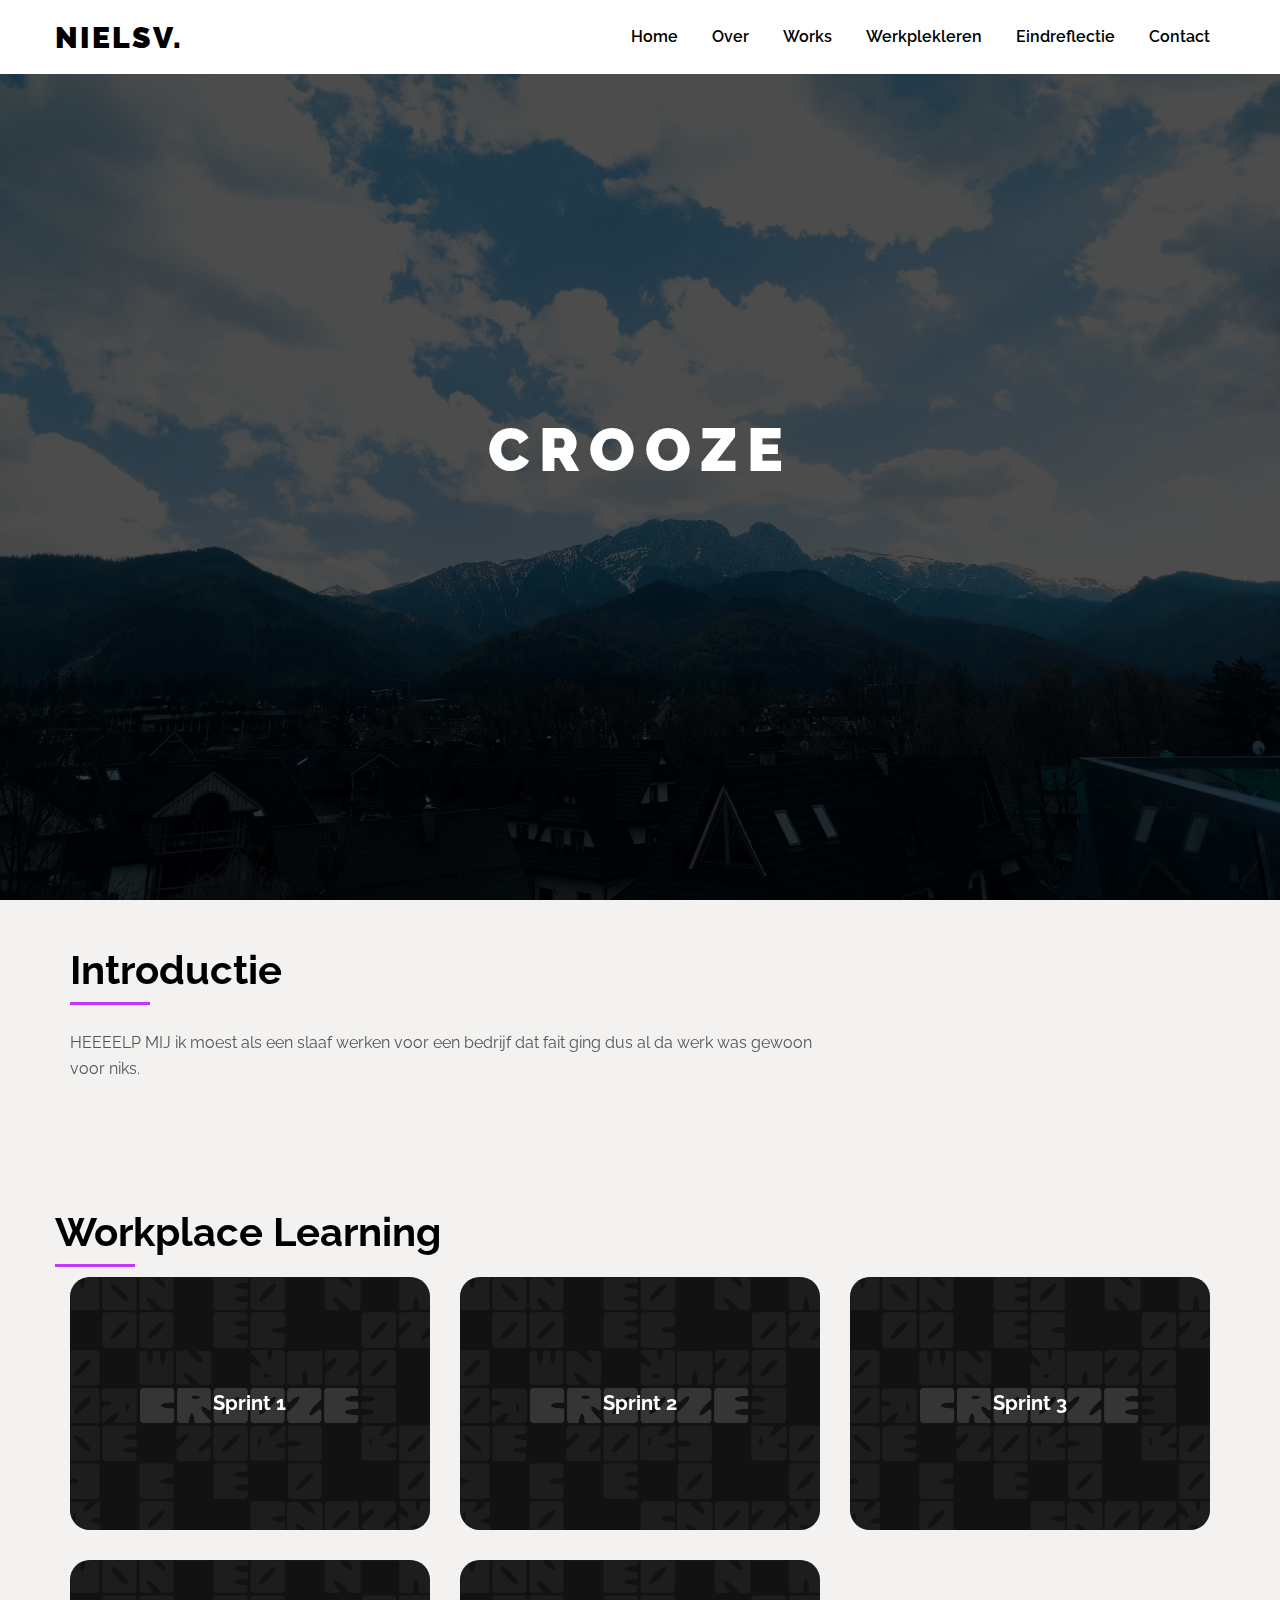
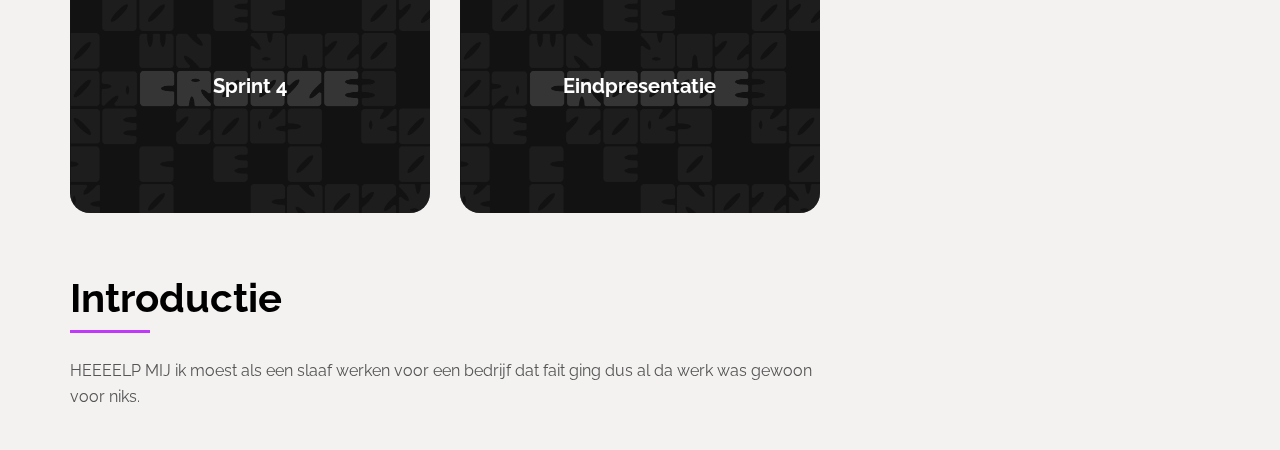
==== WPL2.html @ 13908d80 "Tweede pagina" ====
<!DOCTYPE html>
<html lang="en">
<head>
    <title>Title</title>
    <meta charset="UTF-8">
    <meta name="viewport" content="width=device-width,initial-scale=1.0">
    <link rel="stylesheet" href="style/style.css">
    <script defer src="js/js.js"></script>
</head>
<body>

<header class="header">
    <div class="container">
        <div class="row justify-content-between align-items-center">
            <div class="brand-name">
                <a href="index.html">NielsV.</a>
            </div>
            <nav class="nav">
                <ul>
                    <li><a href="index.html">Home</a></li>
                    <li><a href="index.html/#about">Over</a></li>
                    <li><a href="#works">Works</a></li>
                    <li><a href="#wpl">Werkplekleren</a></li>
                    <li><a href="#eindreflectie">Eindreflectie</a></li>
                    <li><a href="#contact">Contact</a></li>
                </ul>
            </nav>
        </div>
    </div>
</header>

<div class="smooth-scroll">
<section class="home-section" id="home">

        <div class="container">
            <div class="row align-items-center">
                <div class="home-content">
                    <h1>CROOZE</h1>
                </div>
            </div>
        </div>
    </section>

    <section class="about-section" id="about">
        <div class="container">
            <div class="row">
                <div class="about-content">
                    <div class="row">
                        <div class="section-title">
                            <h1>Introductie</h1>
                        </div>
                    </div>
                    <p>HEEEELP MIJ ik moest als een slaaf werken voor een bedrijf dat fait ging dus al da werk was gewoon voor niks. </p>
                </div>
            </div>
        </div>
    </section>

    <section class="wpl-section" id="wpl">
        <div class="container">
            <div class="row">
                <div class="section-title">
                    <h1>Workplace Learning</h1>
                </div>
            </div>
            <div class="row">

                <div class="wpl-item">
                    <div class="wpl-item-inner">
                        <img src="assets/CROOZE.png" alt="wpl">
                        <a href="assets/Presentatie_WPL2_sprint_1.pdf" target="blank"><div class="overlay">
                            <h4>Sprint 1</h4>
                        </div></a>
                    </div>
                </div>
                <div class="wpl-item">
                    <div class="wpl-item-inner">
                        <img src="assets/CROOZE.png" alt="wpl">
                        <a href="assets/Presentation_2_-_Crooze.pdf" target="blank">

                            <div class="overlay">
                                <h4>Sprint 2</h4>
                            </div></a>
                    </div>
                </div>

                <div class="wpl-item">
                    <div class="wpl-item-inner">
                        <img src="assets/CROOZE.png" alt="wpl">
                        <a href="assets/CROOZEsprint3.pdf" target="blank" >
                            <div class="overlay">
                                <h4>Sprint 3</h4>
                            </div>
                        </a>
                    </div>
                </div>

                <div class="wpl-item">
                    <div class="wpl-item-inner">
                        <img src="assets/CROOZE.png" alt="wpl">
                        <a href="assets/CROOZEsprint4.pdf" target="blank" >
                            <div class="overlay">
                                <h4>Sprint 4</h4>
                            </div>
                        </a>
                    </div>
                </div>


                <div class="wpl-item">
                    <div class="wpl-item-inner">
                        <img src="assets/CROOZE.png" alt="wpl">
                        <a href="assets/CROOZE - all.pdf" target="blank" >
                            <div class="overlay">
                                <h4>Eindpresentatie</h4>
                            </div>
                        </a>
                    </div>
                </div>
            </div>
        </div>

    </section>
    <section class="about-section">
        <div class="container">
            <div class="row">
                <div class="about-content">
                    <div class="row">
                        <div class="section-title">
                            <h1>Introductie</h1>
                        </div>
                    </div>
                    <p>HEEEELP MIJ ik moest als een slaaf werken voor een bedrijf dat fait ging dus al da werk was gewoon voor niks. </p>
                </div>
            </div>
        </div>
    </section>

</div>
</body>
</html>
---- style/style.css ----
@import url('https://fonts.googleapis.com/css2?family=Raleway:wght@400;500;600;700;800;900&display=swap');
body{
    margin:0;
    line-height: 1.5;
    background-color: #f3f2f1;
    height: 2000px !important;
}
body,
input,
textarea,
button{
    font-family: 'Raleway', sans-serif;
    font-weight: 400;
}

*{
    box-sizing: border-box;
    margin:0;
    padding:0;
    scroll-behavior: smooth;
}
.smooth-scroll {

}

.container{
    max-width: 1170px;
    margin:auto;
}
.row{
    display: flex;
    flex-wrap: wrap;
}
.align-items-center{
    align-items: center;
}
.justify-content-between{
    justify-content: space-between;
}


}

.section-title{
    flex:0 0 100%;
    max-width: 100%;
    margin-bottom: 60px;
    padding:0 15px;
}
.section-title h1{
    display: inline-block;
    font-size: 40px;
    color:#000000;
    font-weight: 700;
    margin:0;
    position: relative;
}
.section-title h1:before{
    content:'';
    box-sizing: border-box;
    position: absolute;
    left:0;
    bottom:-5px;
    width: 80px;
    height: 3px;
    background-color: #C039FA;
}

.btn-01{
    background-color: #C039FA;
    color:#ffffff;
    border:2px solid transparent;
    padding:10px 35px;
    border-radius: 30px;
    line-height: 1.5;
    cursor: pointer;
    text-decoration: none;
    font-size: 16px;
    font-weight: 600;
    display: inline-block;
    transition: all 0.5s ease;
}
.btn-01:hover{
    background-color: transparent;
    border-color:#C039FA;
    color:#C039FA;
}
.btn-01:focus{
    outline: none;
}



.header{
    position: fixed;
    left:0;
    top:0;
    width: 100%;
    z-index:99;
    transition: all 0.5s ease;
    background-color: #ffffff;
}

}
.header .brand-name{
    padding:0 15px;
}
.header .brand-name a{
    text-decoration: none;
    font-size: 30px;
    color:#000000;
    text-transform: uppercase;
    font-weight: 900;
    letter-spacing:2px;
    transition: all 0.5s ease;
}
.header .nav-toggle{
    width: 40px;
    height: 34px;
    border:1px solid #ffffff;
    border-radius: 3px;
    cursor: pointer;
    display: flex;
    align-items: center;
    justify-content: center;
    transition: all 0.5s ease;
    display: none;
}

.header.fixed .nav-toggle span,
.header.fixed .nav-toggle span:before,
.header.fixed .nav-toggle span:after{
    background-color: #000000;
}
.header .nav-toggle span:before{
    transform:translateY(-6px);
}
.header .nav-toggle span:after{
    transform:translateY(6px);
}
.header .nav{
    padding:0 15px;
}
.header .nav ul{
    list-style: none;
    margin:0;
    padding:0;
}
.header .nav ul li{
    display: inline-block;
    margin-left: 30px;
}
.header .nav ul li a{
    text-decoration: none;
    font-size: 16px;
    font-weight: 600;
    color:#000000;
    padding:25px 0;
    display: block;
    transition: all 0.5s ease;
}
.header.fixed .nav ul li a:hover,
.header .nav ul li a:hover{
    color:#C039FA;
}


.home-section{
    min-height: 100vh;
    background-image: url('../assets/home.jpg');
    background-size: cover;
    background-position: center;
    position: relative;
    z-index: 1;
    padding:0 15px;
}
.home-section:before{
    content: '';
    position: absolute;
    box-sizing: border-box;
    left:0;
    top:0;
    right:0;
    bottom:0;
    background-color: #000000;
    opacity: 0.7;
    z-index: -1;
}
.home-section .shape-01{
    position: absolute;
    height: 30px;
    width: 30px;
    border:2px solid #C039FA;
    right: 5%;
    top:20%;
    animation:ani01 5s linear infinite;
}
.home-section .row{
    min-height: 100vh;
}
.home-section .home-content{
    flex:0 0 100%;
    max-width: 100%;
    text-align: center;
}
.home-section .home-content h4{
    font-size:20px;
    color:#ffffff;
    margin:0;
}
.home-section .home-content h1{
    font-size: 60px;
    margin:0;
    color:#ffffff;
    text-transform: uppercase;
    font-weight: 900;
    letter-spacing: 10px;
}



.about-section{
    padding:40px 0 40px;
}
.about-section .about-img{
    flex:0 0 33.33%;
    max-width: 33.33%;
    padding:0 15px;
}
.about-section .about-img .img-box{
    position: relative;
}
.about-section .about-img .img-box .shape-02{
    position: absolute;
    height: 30px;
    width: 30px;
    border:2px solid #C039FA;
    left:30px;
    top:30px;
    animation:ani01 5s linear infinite;
}
.about-section .about-img .img-box img{
    width: 100%;
    display: block;
}
.about-section .about-content{
    flex:0 0 66.66%;
    max-width: 66.66%;
    padding:0 15px;
}

.about-section .section-title{
    margin-bottom: 30px;
    padding:0;
}

.about-section .about-content p{
    font-size: 16px;
    color:#555555;
    line-height: 26px;
    margin:0;
}
.about-section .about-content .stats .stat-box{
    flex:0 0 25%;
    max-width: 25%;
    padding:0 15px;
    text-align: center;
    margin-top:30px;
}

.about-section .about-content .stats .stat-box h2{
    font-size: 40px;
    color:#000000;
    margin:0 0 5px;
}
.about-section .about-content .stats .stat-box h5{
    font-size: 16px;
    color:#555555;
    font-weight: 600;
    text-transform: uppercase;
}

.about-section .about-content .btn{
    margin-top: 30px;
}



.wpl-section{
    padding:80px 0 0;
}

.wpl-section .wpl-item{
    flex:0 0 33.33%;
    max-width: 33.33%;
    padding:15px;
}
.wpl-section .wpl-item-inner{
    position: relative;
    overflow:hidden;
}
.wpl-section .wpl-item-inner img{
    width: 100%;
    display: block;
    filter: grayscale(100%);
    transition: all 0.5s ease;
    border-radius: 20px;
}
.wpl-section .wpl-item-inner:hover img{
    filter: grayscale(0);
    transform: scale(1.1);
}
.wpl-section .wpl-item-inner .overlay{
    position: absolute;
    left:0;
    top:0;
    height: 100%;
    width: 100%;
    background-color:rgba(0,0,0,0.6);
    display: flex;
    align-items: center;
    justify-content: center;
    transition: all 0.5s ease;
    border-radius: 20px;
}
.wpl-section .wpl-item-inner:hover .overlay{
    background-color: transparent;
}

.wpl-section .wpl-item-inner .overlay h4{
    color:#ffffff;
    font-size: 20px;
    margin:0;
    text-align: center;
    transition: all 0.5s ease;
    text-transform: capitalize;
}
.wpl-section .wpl-item-inner .overlay:hover h4{
    transform: translateX(30px);
    opacity:0;
}



.work-section{
    padding:80px 0 0;
}

.work-section .work-item{
    flex:0 0 33.33%;
    max-width: 33.33%;
    padding:15px;
}
.work-section .work-item-inner img{
    width: 100%;
    display: block;
    transform: scale(1.1);
    transition: all 0.5s ease;

}
.work-section .work-item-inner:hover img{
    filter: grayscale(100%);
    transform: scale(1);
    border-radius: 20px;
}
.work-section .work-item-inner{
    position: relative;
    cursor: pointer;
    overflow:hidden;
}
.work-section .work-item-inner .overlay{
    position: absolute;
    left:0;
    top:0;
    height: 100%;
    width: 100%;
    padding:15px;
    display: flex;
    align-items: flex-end;
    transition: all 0.5s ease;
    background-color: rgba(0,0,0,0.6);
    opacity:0;
    border-radius: 20px;
}
.work-section .work-item-inner:hover .overlay{
    opacity:1;
}
.work-section .work-item-inner .overlay h4{
    color:#ffffff;
    font-size: 20px;
    margin:0;
    transform: translateX(30px);
    transition: all 0.5s ease;
}
.work-section .work-item-inner .overlay a{
    text-decoration: none;
}
.work-section .work-item-inner:hover .overlay h4{
    transform: translateX(0);
}

.eindreflectie {
    padding:40px 0 40px;
    background-color: #dddddd;
}
.eindreflectie p{
    font-size: 16px;
    color:black;
    margin:0;
    text-align: left;
    padding:16px 0 0;
}

.contact-section{
    padding : 80px 0 80px;
}
.contact-section .contact-img{
    flex:0 0 100%;
    max-width: 100%;
    padding:0 15px;
}
.contact-section .contact-img .img-box{
    padding:200px 0;
    background-image: url('../assets/contact.jpg');
    background-size: cover;
    background-position: center;

}

.contact-section .section-title{
    text-align: center;
}
.contact-section .section-title h1{
    color:#ffffff;
}
.contact-section .section-title h1:before{
    background-color: #ffffff;
    left: 50%;
    margin-left: -40px;
}

.contact-section .contact-form{
    flex:0 0 100%;
    max-width: 100%;
    padding:0px 65px;
}
.contact-section .contact-form .form{
    background-color: #f3f2f1;
    padding:55px 40px;
    margin-top: -150px;
}
.contact-section .contact-form .form label{
    color:#000000;
    font-weight: 500;
    display: block;
    margin: 0 0 5px;
}
.contact-section .contact-form .form .input-group{
    flex:0 0 100%;
    max-width: 100%;
    padding:0 15px;
    margin-bottom: 30px;
}
.contact-section .contact-form .form .input-group.left,
.contact-section .contact-form .form .input-group.right{
    flex:0 0 50%;
    max-width: 50%;
}

.contact-section .contact-form .form .input-control{
    width: 100%;
    height: 45px;
    padding:6px 0px;
    color:#000000;
    font-size: 16px;
    background-color: transparent;
    border:none;
    border-bottom: 1px solid #cccccc;
}
.contact-section .contact-form .form .input-control:focus{
    outline: none;
}
.contact-section .contact-form .form textarea.input-control{
    height: 140px;
    resize: none;
    padding-top: 12px;
}
.contact-section .contact-form .form .form-btn{
    text-align: center;
}

.contact-section .contact-info{
    flex:0 0 100%;
    max-width: 100%;
}
.contact-section .contact-info .info-item{
    flex:0 0 33.33%;
    max-width: 33.33%;
    text-align: center;
    padding:0 15px;
    margin-bottom: 40px;
}
.contact-section .contact-info .info-item h5{
    font-size: 16px;
    font-weight: 600;
    margin:0;
}
.contact-section .contact-info .info-item p{
    font-size: 16px;
    margin:0;
    color:#555555;
}

.contact-section .social-links{
    flex:0 0 100%;
    max-width: 100%;
    padding:0 15px;
    text-align: center;
}
.contact-section .social-links a{
    text-decoration: none;
    display: inline-block;
    margin:0 5px;
}
.contact-section .social-links a img{
    width: 28px;
    display:block;
    transition: all 0.5s ease;
}
.contact-section .social-links a:hover img{
    opacity:0.5;
}




/*responsive*/


@media(max-width: 767px){
    .header{
        padding:7px 0;
        position: fixed;
    }
    .header .nav-toggle{
        display: flex;
        margin-right: 15px;
    }
    .header .nav{
        flex:0 0 100%;
        max-width: 100%;
        background-color: #ffffff;
        padding:0;
        display: none;
    }
    .header.fixed .nav{
        border-top:1px solid #cccccc;
    }
    .header .nav ul li{
        display: block;
        margin-right: 25px;
    }
    .header.fixed .nav ul li a,
    .header .nav ul li a{
        color:#000000;
        padding: 15px 0;
    }
    .home-section .home-content h1{
        font-size: 40px;
    }
    .about-section .about-img{
        margin-bottom: 30px;
    }
    .about-section .about-content,
    .about-section .about-img {
        flex: 0 0 100%;
        max-width: 100%;
    }
    .work-section .work-item,
    .wpl-section .wpl-item{
        flex: 0 0 50%;
        max-width: 50%;
    }
}

@media(max-width: 575px){
    .eindreflectie{
        max-width: 100%;
        align-items: left;
    }
    .home-section .home-content h1{
        font-size: 25px;
        letter-spacing: 5px;
    }
    .about-section .about-content .stats .stat-box {
        flex: 0 0 50%;
        max-width: 50%;
    }
    .contact-section .contact-info .info-item,
    .contact-section .contact-form .form .input-group.left,
    .contact-section .contact-form .form .input-group.right,
    .work-section .work-item,
    .wpl-section .wpl-item{
        flex: 0 0 100%;
        max-width: 100%;
    }
    .contact-section .contact-form{
        padding: 0px 35px;
    }
    .contact-section .contact-form .form{
        padding: 55px 5px;
    }
}
@media(min-width: 768px){
    .header .nav{
        display: block;
    }
    div .nav-toggle {
       display:none;
    }
}
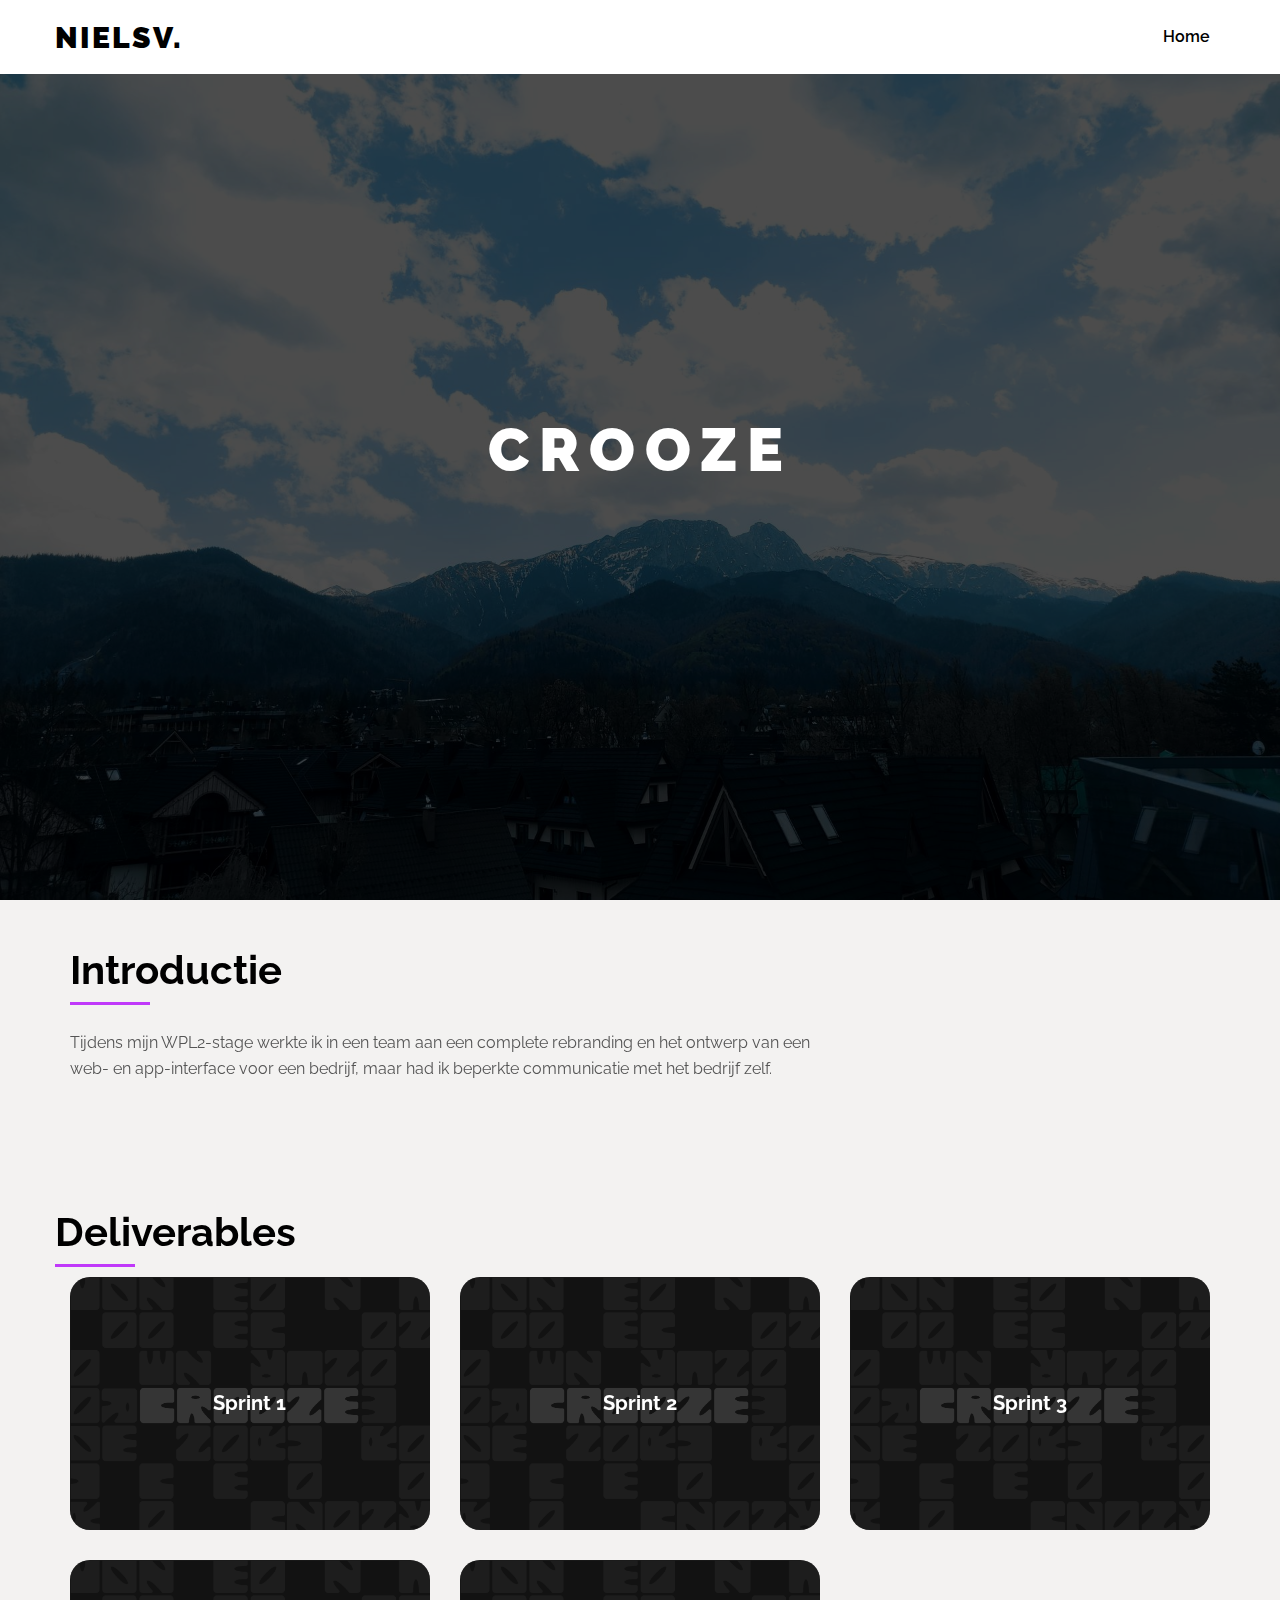
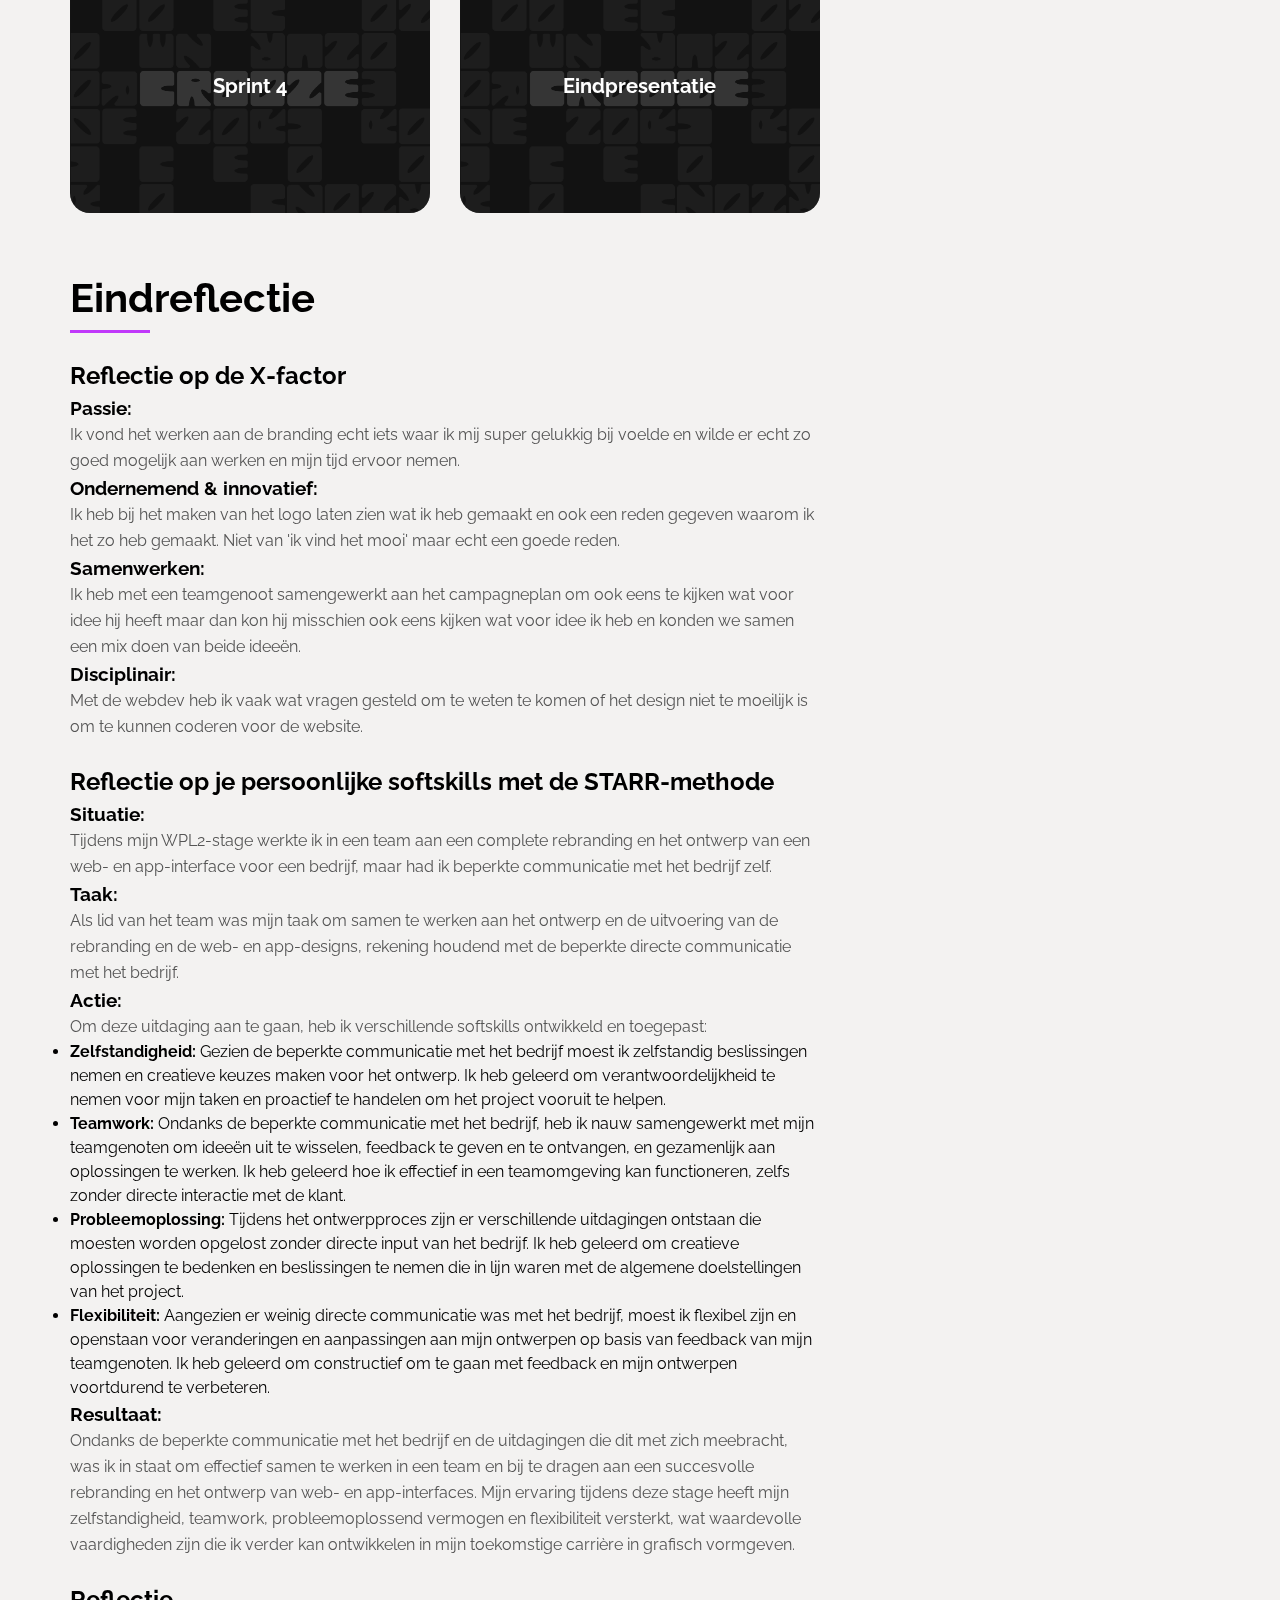
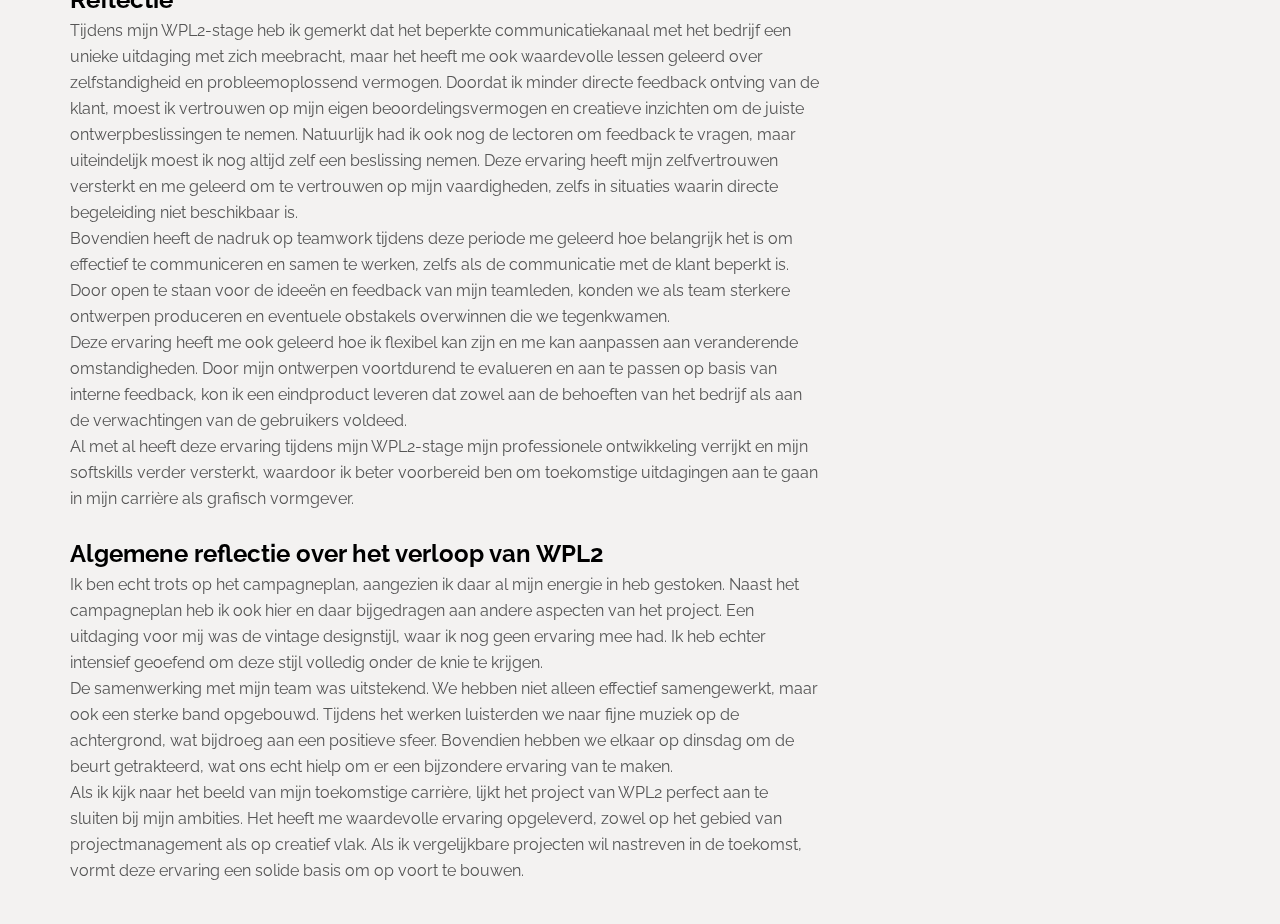
==== commit c964a935: "Hooplijk klaar" ====
--- a/WPL2.html
+++ b/WPL2.html
@@ -1,5 +1,5 @@
 <!DOCTYPE html>
-<html lang="en">
+<html lang="en" xmlns="http://www.w3.org/1999/html">
 <head>
     <title>Title</title>
     <meta charset="UTF-8">
@@ -18,11 +18,6 @@
             <nav class="nav">
                 <ul>
                     <li><a href="index.html">Home</a></li>
-                    <li><a href="index.html/#about">Over</a></li>
-                    <li><a href="#works">Works</a></li>
-                    <li><a href="#wpl">Werkplekleren</a></li>
-                    <li><a href="#eindreflectie">Eindreflectie</a></li>
-                    <li><a href="#contact">Contact</a></li>
                 </ul>
             </nav>
         </div>
@@ -50,7 +45,7 @@
                             <h1>Introductie</h1>
                         </div>
                     </div>
-                    <p>HEEEELP MIJ ik moest als een slaaf werken voor een bedrijf dat fait ging dus al da werk was gewoon voor niks. </p>
+                    <p>Tijdens mijn WPL2-stage werkte ik in een team aan een complete rebranding en het ontwerp van een web- en app-interface voor een bedrijf, maar had ik beperkte communicatie met het bedrijf zelf. </p>
                 </div>
             </div>
         </div>
@@ -60,7 +55,7 @@
         <div class="container">
             <div class="row">
                 <div class="section-title">
-                    <h1>Workplace Learning</h1>
+                    <h1>Deliverables</h1>
                 </div>
             </div>
             <div class="row">
@@ -127,10 +122,59 @@
                 <div class="about-content">
                     <div class="row">
                         <div class="section-title">
-                            <h1>Introductie</h1>
+                            <h1>Eindreflectie</h1>
                         </div>
                     </div>
-                    <p>HEEEELP MIJ ik moest als een slaaf werken voor een bedrijf dat fait ging dus al da werk was gewoon voor niks. </p>
+                    <div class="section">
+                    <h2>Reflectie op de X-factor</h2>
+                    <h3>Passie:</h3>
+                    <p>Ik vond het werken aan de branding echt iets waar ik mij super gelukkig bij voelde en wilde er echt zo goed mogelijk aan werken en mijn tijd ervoor nemen.</p>
+
+                    <h3>Ondernemend & innovatief:</h3>
+                    <p>Ik heb bij het maken van het logo laten zien wat ik heb gemaakt en ook een reden gegeven waarom ik het zo heb gemaakt. Niet van 'ik vind het mooi' maar echt een goede reden.</p>
+
+                    <h3>Samenwerken:</h3>
+                    <p>Ik heb met een teamgenoot samengewerkt aan het campagneplan om ook eens te kijken wat voor idee hij heeft maar dan kon hij misschien ook eens kijken wat voor idee ik heb en konden we samen een mix doen van beide ideeën.</p>
+
+                    <h3>Disciplinair:</h3>
+                    <p>Met de webdev heb ik vaak wat vragen gesteld om te weten te komen of het design niet te moeilijk is om te kunnen coderen voor de website.</p>
+                </div>
+                    <br>
+                <div class="section">
+                    <h2>Reflectie op je persoonlijke softskills met de STARR-methode</h2>
+                    <h3>Situatie:</h3>
+                    <p>Tijdens mijn WPL2-stage werkte ik in een team aan een complete rebranding en het ontwerp van een web- en app-interface voor een bedrijf, maar had ik beperkte communicatie met het bedrijf zelf.</p>
+
+                    <h3>Taak:</h3>
+                    <p>Als lid van het team was mijn taak om samen te werken aan het ontwerp en de uitvoering van de rebranding en de web- en app-designs, rekening houdend met de beperkte directe communicatie met het bedrijf.</p>
+
+                    <h3>Actie:</h3>
+                    <p>Om deze uitdaging aan te gaan, heb ik verschillende softskills ontwikkeld en toegepast:</p>
+                    <ul>
+                        <li><strong>Zelfstandigheid:</strong> Gezien de beperkte communicatie met het bedrijf moest ik zelfstandig beslissingen nemen en creatieve keuzes maken voor het ontwerp. Ik heb geleerd om verantwoordelijkheid te nemen voor mijn taken en proactief te handelen om het project vooruit te helpen.</li>
+                        <li><strong>Teamwork:</strong> Ondanks de beperkte communicatie met het bedrijf, heb ik nauw samengewerkt met mijn teamgenoten om ideeën uit te wisselen, feedback te geven en te ontvangen, en gezamenlijk aan oplossingen te werken. Ik heb geleerd hoe ik effectief in een teamomgeving kan functioneren, zelfs zonder directe interactie met de klant.</li>
+                        <li><strong>Probleemoplossing:</strong> Tijdens het ontwerpproces zijn er verschillende uitdagingen ontstaan die moesten worden opgelost zonder directe input van het bedrijf. Ik heb geleerd om creatieve oplossingen te bedenken en beslissingen te nemen die in lijn waren met de algemene doelstellingen van het project.</li>
+                        <li><strong>Flexibiliteit:</strong> Aangezien er weinig directe communicatie was met het bedrijf, moest ik flexibel zijn en openstaan voor veranderingen en aanpassingen aan mijn ontwerpen op basis van feedback van mijn teamgenoten. Ik heb geleerd om constructief om te gaan met feedback en mijn ontwerpen voortdurend te verbeteren.</li>
+                    </ul>
+
+                    <h3>Resultaat:</h3>
+                    <p>Ondanks de beperkte communicatie met het bedrijf en de uitdagingen die dit met zich meebracht, was ik in staat om effectief samen te werken in een team en bij te dragen aan een succesvolle rebranding en het ontwerp van web- en app-interfaces. Mijn ervaring tijdens deze stage heeft mijn zelfstandigheid, teamwork, probleemoplossend vermogen en flexibiliteit versterkt, wat waardevolle vaardigheden zijn die ik verder kan ontwikkelen in mijn toekomstige carrière in grafisch vormgeven.</p>
+                </div>
+                <br>
+                <div class="section">
+                    <h2>Reflectie</h2>
+                    <p>Tijdens mijn WPL2-stage heb ik gemerkt dat het beperkte communicatiekanaal met het bedrijf een unieke uitdaging met zich meebracht, maar het heeft me ook waardevolle lessen geleerd over zelfstandigheid en probleemoplossend vermogen. Doordat ik minder directe feedback ontving van de klant, moest ik vertrouwen op mijn eigen beoordelingsvermogen en creatieve inzichten om de juiste ontwerpbeslissingen te nemen. Natuurlijk had ik ook nog de lectoren om feedback te vragen, maar uiteindelijk moest ik nog altijd zelf een beslissing nemen. Deze ervaring heeft mijn zelfvertrouwen versterkt en me geleerd om te vertrouwen op mijn vaardigheden, zelfs in situaties waarin directe begeleiding niet beschikbaar is.</p>
+                    <p>Bovendien heeft de nadruk op teamwork tijdens deze periode me geleerd hoe belangrijk het is om effectief te communiceren en samen te werken, zelfs als de communicatie met de klant beperkt is. Door open te staan voor de ideeën en feedback van mijn teamleden, konden we als team sterkere ontwerpen produceren en eventuele obstakels overwinnen die we tegenkwamen.</p>
+                    <p>Deze ervaring heeft me ook geleerd hoe ik flexibel kan zijn en me kan aanpassen aan veranderende omstandigheden. Door mijn ontwerpen voortdurend te evalueren en aan te passen op basis van interne feedback, kon ik een eindproduct leveren dat zowel aan de behoeften van het bedrijf als aan de verwachtingen van de gebruikers voldeed.</p>
+                    <p>Al met al heeft deze ervaring tijdens mijn WPL2-stage mijn professionele ontwikkeling verrijkt en mijn softskills verder versterkt, waardoor ik beter voorbereid ben om toekomstige uitdagingen aan te gaan in mijn carrière als grafisch vormgever.</p>
+                </div>
+                <br>
+                <div class="section">
+                    <h2>Algemene reflectie over het verloop van WPL2</h2>
+                    <p>Ik ben echt trots op het campagneplan, aangezien ik daar al mijn energie in heb gestoken. Naast het campagneplan heb ik ook hier en daar bijgedragen aan andere aspecten van het project. Een uitdaging voor mij was de vintage designstijl, waar ik nog geen ervaring mee had. Ik heb echter intensief geoefend om deze stijl volledig onder de knie te krijgen.</p>
+                    <p>De samenwerking met mijn team was uitstekend. We hebben niet alleen effectief samengewerkt, maar ook een sterke band opgebouwd. Tijdens het werken luisterden we naar fijne muziek op de achtergrond, wat bijdroeg aan een positieve sfeer. Bovendien hebben we elkaar op dinsdag om de beurt getrakteerd, wat ons echt hielp om er een bijzondere ervaring van te maken.</p>
+                    <p>Als ik kijk naar het beeld van mijn toekomstige carrière, lijkt het project van WPL2 perfect aan te sluiten bij mijn ambities. Het heeft me waardevolle ervaring opgeleverd, zowel op het gebied van projectmanagement als op creatief vlak. Als ik vergelijkbare projecten wil nastreven in de toekomst, vormt deze ervaring een solide basis om op voort te bouwen.</p>
+                </div>
                 </div>
             </div>
         </div>
